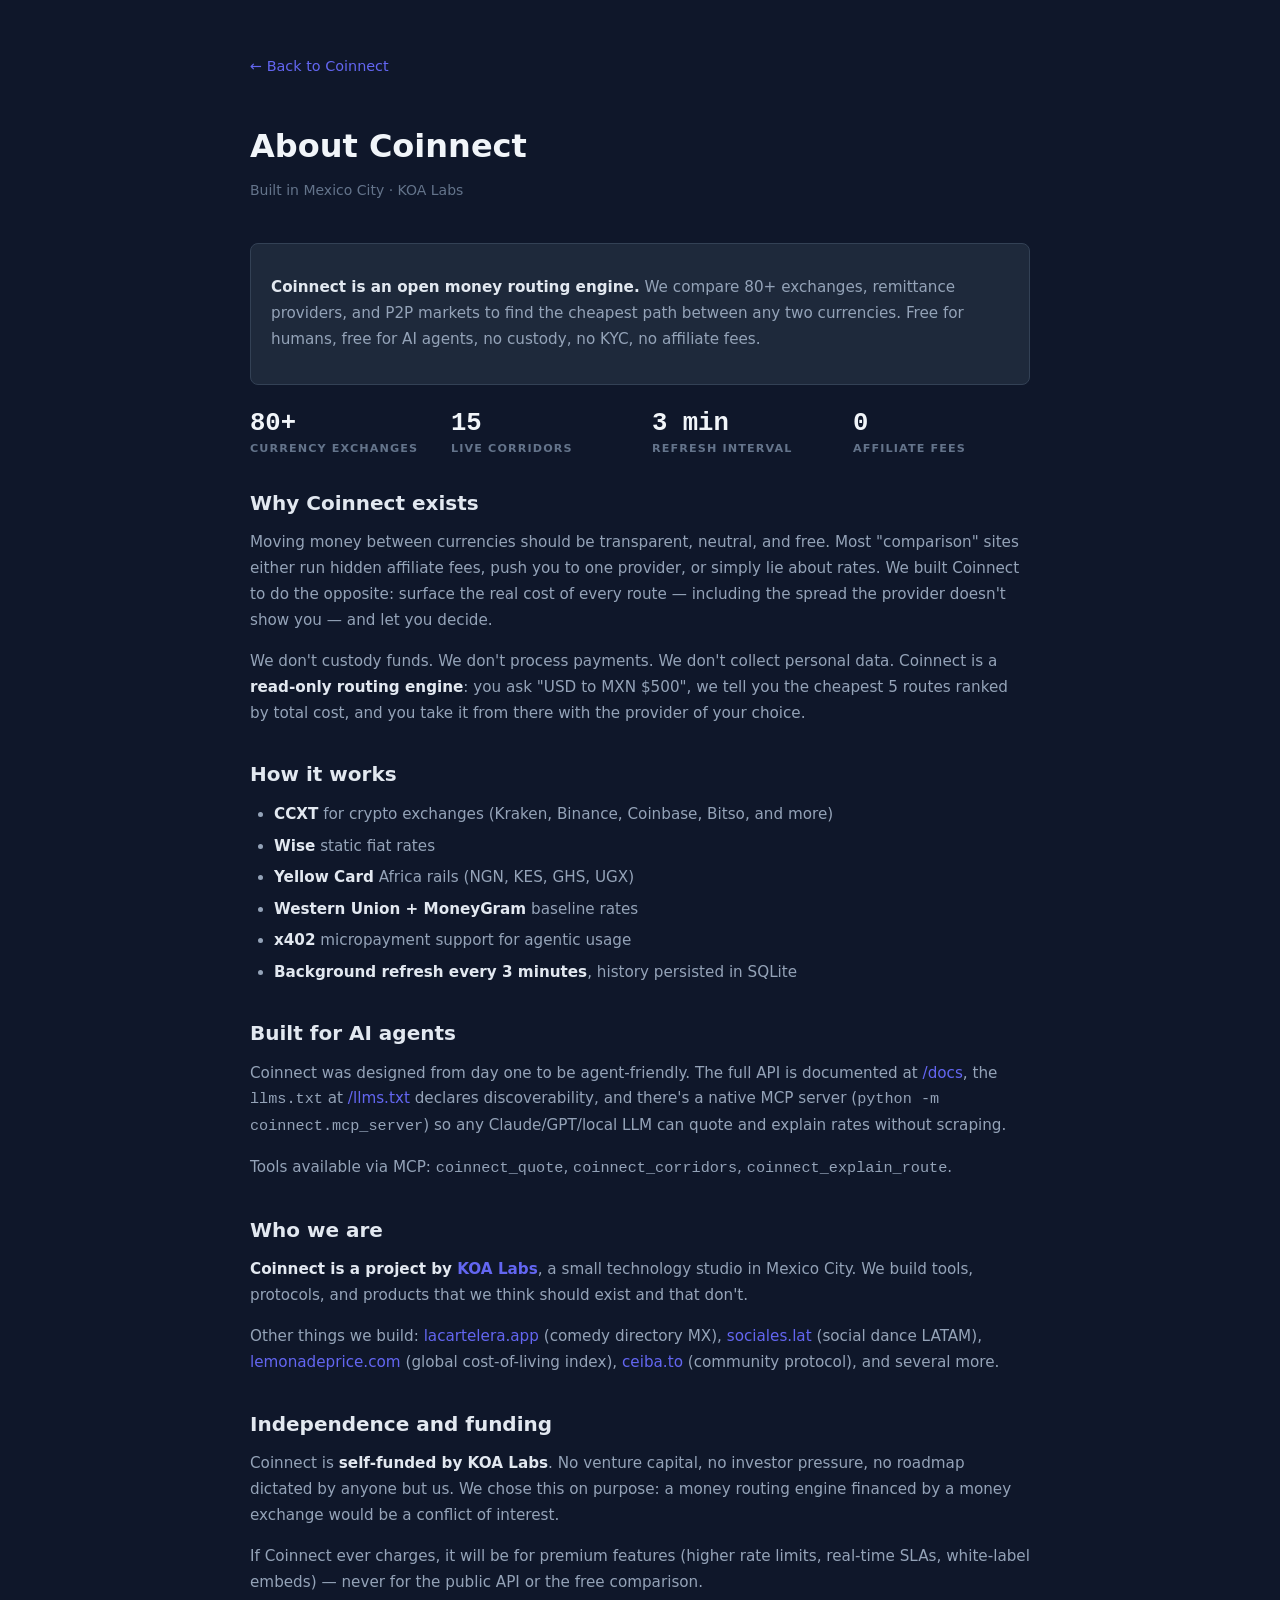
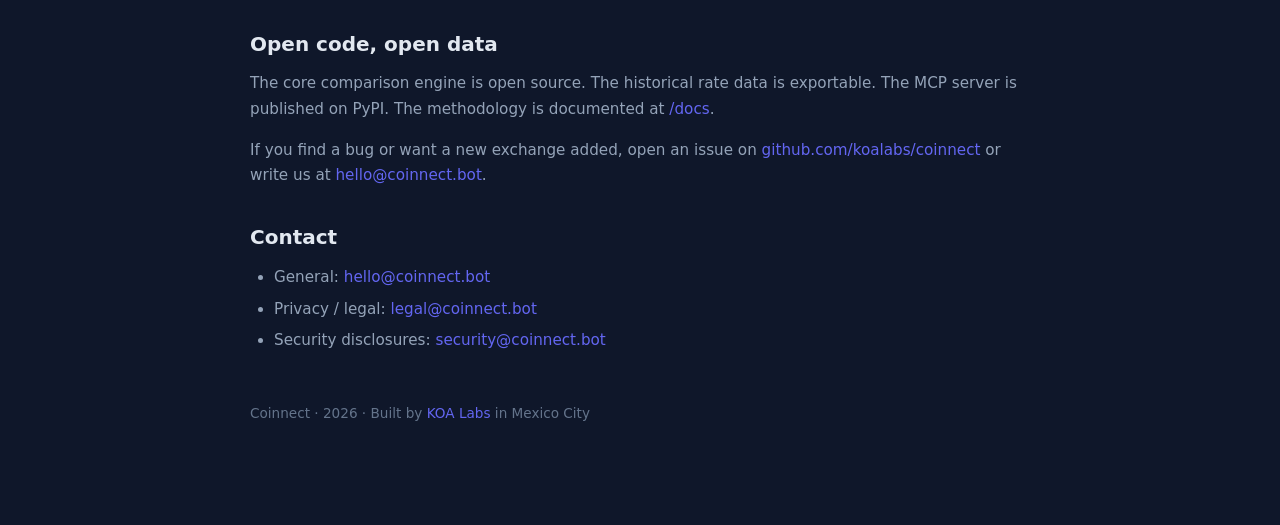
==== src/coinnect/static/about.html @ 56c9ccca "about.html: nueva página /about (fix HTTP 500 reportado por audit) Bug: https://coinnect.bot/about d" ====
<!DOCTYPE html>
<html lang="en" class="dark">
<head>
  <meta charset="UTF-8">
  <meta name="viewport" content="width=device-width, initial-scale=1.0">
  <title>About — Coinnect</title>
  <meta name="description" content="Coinnect is an open money routing engine. Built by KOA Labs from Mexico City. No custody, no KYC, no affiliate fees. Free for humans and AI agents.">
  <link rel="canonical" href="https://coinnect.bot/about">
  <meta name="theme-color" content="#0F172A">
  <meta property="og:title" content="About Coinnect">
  <meta property="og:description" content="Open money routing. Built in Mexico City. Free, neutral, no custody.">
  <meta property="og:image" content="https://coinnect.bot/static/og-image.png">
  <meta property="og:url" content="https://coinnect.bot/about">
  <meta property="og:type" content="website">
  <meta name="twitter:card" content="summary_large_image">
  <link rel="icon" type="image/svg+xml" href="/static/logo.svg">
  <link rel="stylesheet" href="/static/tailwind.css">
  <style>
    body { background: #0F172A; color: #f1f5f9; font-family: system-ui, -apple-system, sans-serif; }
    .legal { max-width: 780px; margin: 0 auto; padding: 3rem 1.25rem 5rem; }
    .legal h1 { font-size: 2rem; font-weight: 700; margin-bottom: 0.25rem; color: #f1f5f9; }
    .legal .updated { color: #64748b; font-size: 0.875rem; margin-bottom: 2.5rem; }
    .legal h2 { font-size: 1.25rem; font-weight: 600; margin: 2.25rem 0 0.75rem; color: #e2e8f0; }
    .legal p, .legal li { font-size: 0.95rem; line-height: 1.7; color: #94a3b8; }
    .legal ul, .legal ol { padding-left: 1.5rem; margin-bottom: 1rem; }
    .legal li { margin-bottom: 0.35rem; }
    .legal a { color: #6366f1; text-decoration: none; }
    .legal a:hover { text-decoration: underline; }
    .legal strong { color: #e2e8f0; }
    .legal .highlight { background: #1e293b; border: 1px solid #334155; border-radius: 8px; padding: 1rem 1.25rem; margin: 1.25rem 0; }
    .legal .nav-back { display: inline-block; margin-bottom: 2rem; color: #6366f1; font-size: 0.9rem; }
    .legal .stat-row { display: flex; flex-wrap: wrap; gap: 24px; margin: 1.5rem 0; }
    .legal .stat-row .stat { flex: 1; min-width: 150px; }
    .legal .stat .num { font-family: 'JetBrains Mono', 'IBM Plex Mono', monospace; font-size: 1.6rem; font-weight: 700; color: #f1f5f9; font-variant-numeric: tabular-nums; }
    .legal .stat .lbl { font-size: 0.7rem; text-transform: uppercase; letter-spacing: 0.1em; color: #64748b; margin-top: 4px; font-weight: 600; }
    @media (max-width: 600px) { .legal h1 { font-size: 1.5rem; } }
  </style>
</head>
<body>
<div class="legal">
  <a href="/" class="nav-back">&larr; Back to Coinnect</a>
  <h1>About Coinnect</h1>
  <p class="updated">Built in Mexico City &middot; KOA Labs</p>

  <div class="highlight">
    <p><strong>Coinnect is an open money routing engine.</strong> We compare 80+ exchanges, remittance providers, and P2P markets to find the cheapest path between any two currencies. Free for humans, free for AI agents, no custody, no KYC, no affiliate fees.</p>
  </div>

  <div class="stat-row">
    <div class="stat"><div class="num">80+</div><div class="lbl">Currency exchanges</div></div>
    <div class="stat"><div class="num">15</div><div class="lbl">Live corridors</div></div>
    <div class="stat"><div class="num">3 min</div><div class="lbl">Refresh interval</div></div>
    <div class="stat"><div class="num">0</div><div class="lbl">Affiliate fees</div></div>
  </div>

  <h2>Why Coinnect exists</h2>
  <p>Moving money between currencies should be transparent, neutral, and free. Most "comparison" sites either run hidden affiliate fees, push you to one provider, or simply lie about rates. We built Coinnect to do the opposite: surface the real cost of every route — including the spread the provider doesn't show you — and let you decide.</p>
  <p>We don't custody funds. We don't process payments. We don't collect personal data. Coinnect is a <strong>read-only routing engine</strong>: you ask "USD to MXN $500", we tell you the cheapest 5 routes ranked by total cost, and you take it from there with the provider of your choice.</p>

  <h2>How it works</h2>
  <ul>
    <li><strong>CCXT</strong> for crypto exchanges (Kraken, Binance, Coinbase, Bitso, and more)</li>
    <li><strong>Wise</strong> static fiat rates</li>
    <li><strong>Yellow Card</strong> Africa rails (NGN, KES, GHS, UGX)</li>
    <li><strong>Western Union + MoneyGram</strong> baseline rates</li>
    <li><strong>x402</strong> micropayment support for agentic usage</li>
    <li><strong>Background refresh every 3 minutes</strong>, history persisted in SQLite</li>
  </ul>

  <h2>Built for AI agents</h2>
  <p>Coinnect was designed from day one to be agent-friendly. The full API is documented at <a href="/docs">/docs</a>, the <code>llms.txt</code> at <a href="/llms.txt">/llms.txt</a> declares discoverability, and there's a native MCP server (<code>python -m coinnect.mcp_server</code>) so any Claude/GPT/local LLM can quote and explain rates without scraping.</p>
  <p>Tools available via MCP: <code>coinnect_quote</code>, <code>coinnect_corridors</code>, <code>coinnect_explain_route</code>.</p>

  <h2>Who we are</h2>
  <p><strong>Coinnect is a project by <a href="https://koalabs.ai">KOA Labs</a></strong>, a small technology studio in Mexico City. We build tools, protocols, and products that we think should exist and that don't.</p>
  <p>Other things we build: <a href="https://lacartelera.app">lacartelera.app</a> (comedy directory MX), <a href="https://sociales.lat">sociales.lat</a> (social dance LATAM), <a href="https://lemonadeprice.com">lemonadeprice.com</a> (global cost-of-living index), <a href="https://ceiba.to">ceiba.to</a> (community protocol), and several more.</p>

  <h2>Independence and funding</h2>
  <p>Coinnect is <strong>self-funded by KOA Labs</strong>. No venture capital, no investor pressure, no roadmap dictated by anyone but us. We chose this on purpose: a money routing engine financed by a money exchange would be a conflict of interest.</p>
  <p>If Coinnect ever charges, it will be for premium features (higher rate limits, real-time SLAs, white-label embeds) — never for the public API or the free comparison.</p>

  <h2>Open code, open data</h2>
  <p>The core comparison engine is open source. The historical rate data is exportable. The MCP server is published on PyPI. The methodology is documented at <a href="/docs">/docs</a>.</p>
  <p>If you find a bug or want a new exchange added, open an issue on <a href="https://github.com/koalabs/coinnect">github.com/koalabs/coinnect</a> or write us at <a href="mailto:hello@coinnect.bot">hello@coinnect.bot</a>.</p>

  <h2>Contact</h2>
  <ul>
    <li>General: <a href="mailto:hello@coinnect.bot">hello@coinnect.bot</a></li>
    <li>Privacy / legal: <a href="mailto:legal@coinnect.bot">legal@coinnect.bot</a></li>
    <li>Security disclosures: <a href="mailto:security@coinnect.bot">security@coinnect.bot</a></li>
  </ul>

  <p style="margin-top:3rem;color:#64748b;font-size:0.85rem;">Coinnect &middot; 2026 &middot; Built by <a href="https://koalabs.ai">KOA Labs</a> in Mexico City</p>
</div>
</body>
</html>
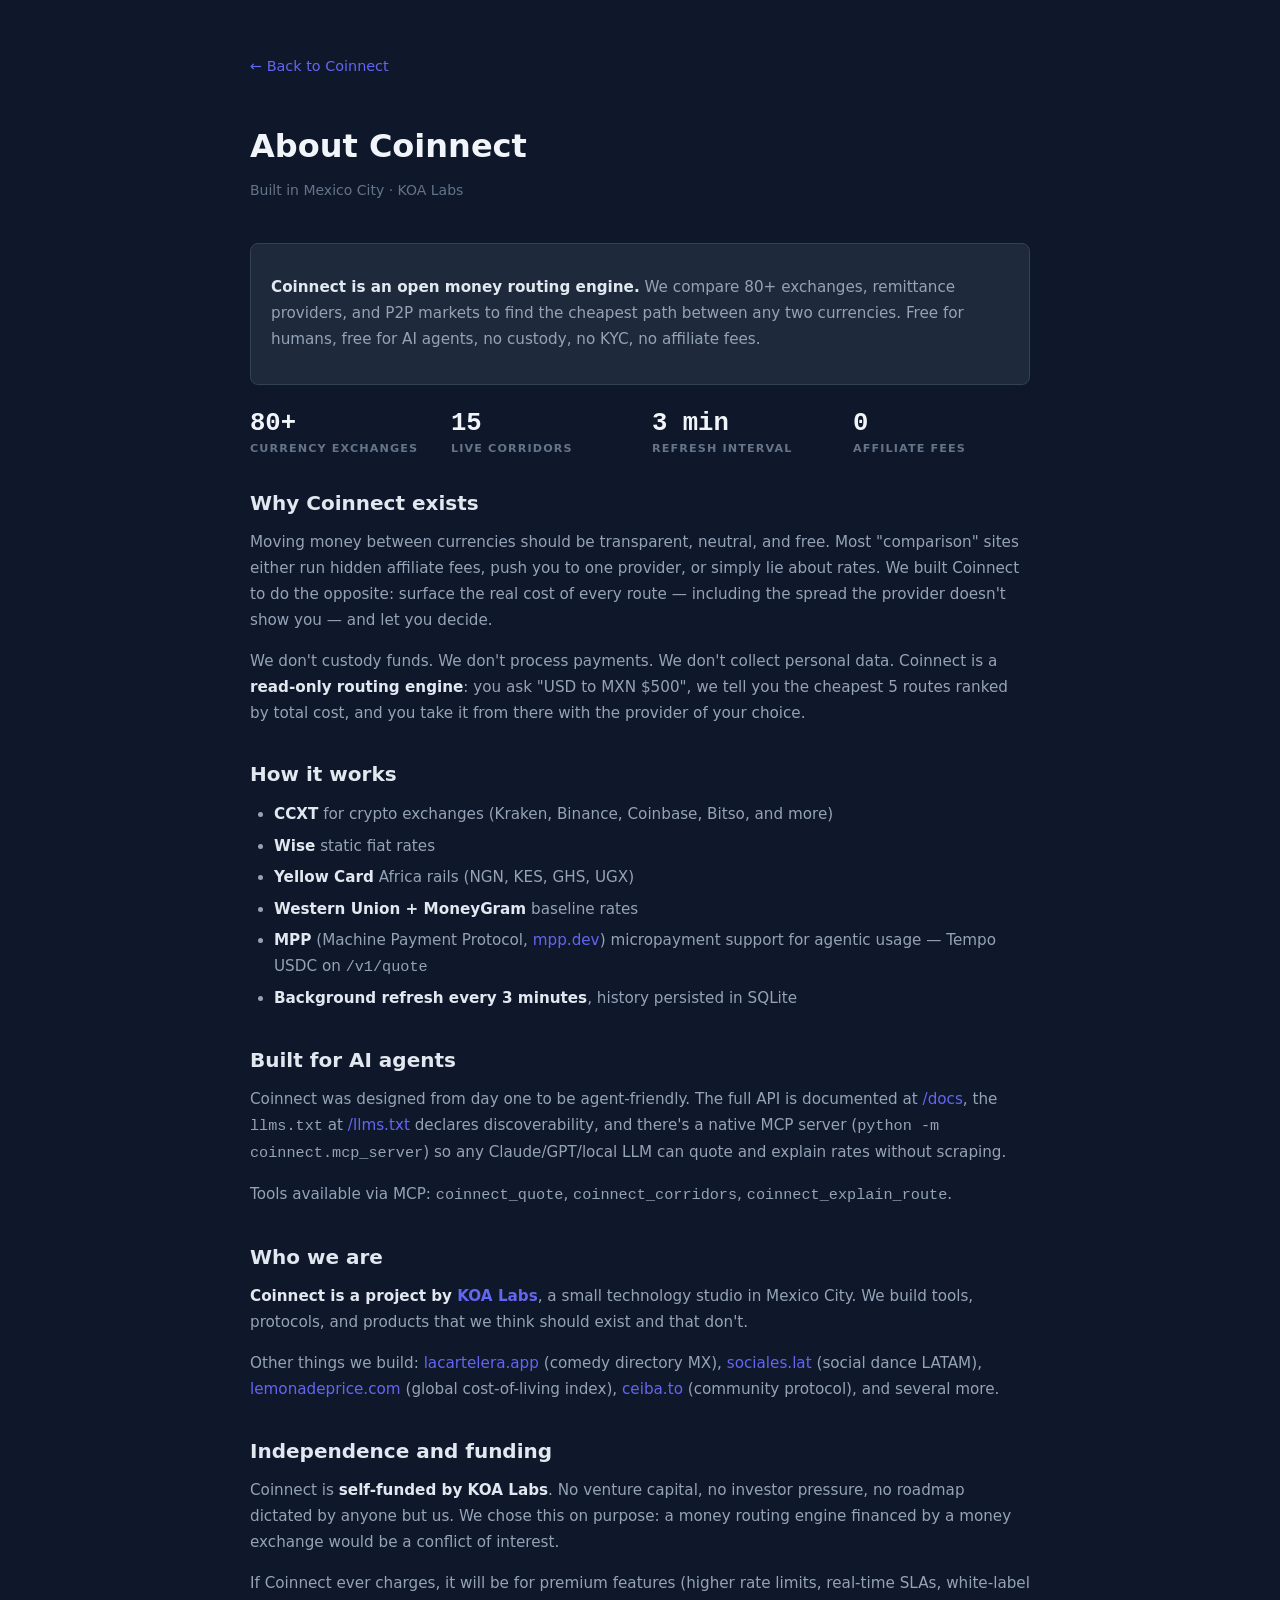
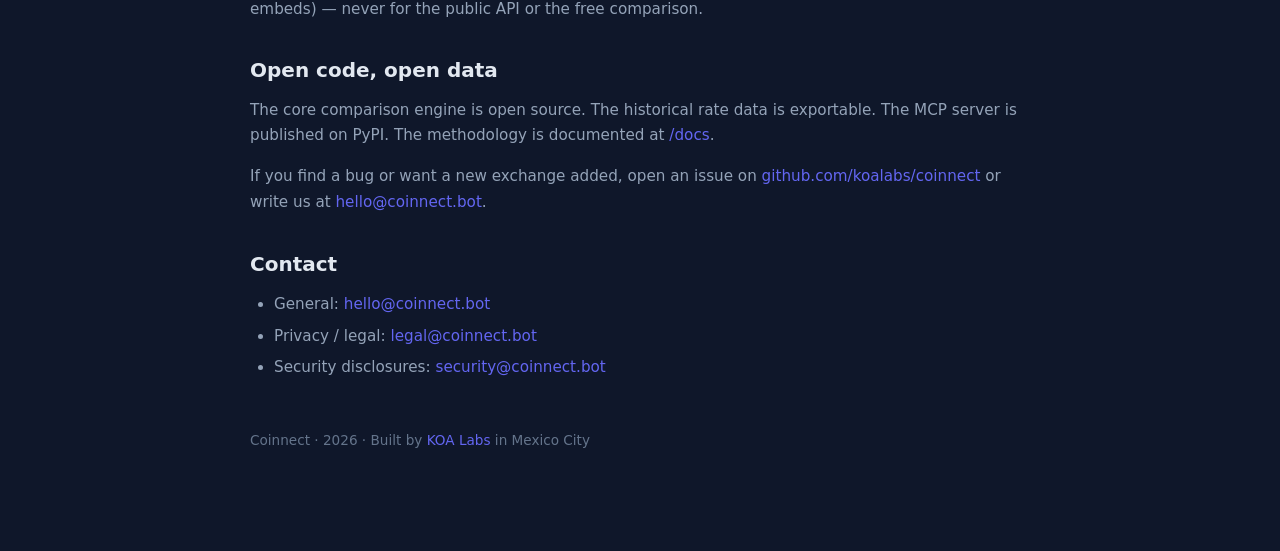
==== commit 6ce17541: "quote retries 2→3 + sw/manifest/privacy/twa + mpp middleware - index.html: /v1/quote retries 2→3 con" ====
--- a/src/coinnect/static/about.html
+++ b/src/coinnect/static/about.html
@@ -63,7 +63,7 @@
     <li><strong>Wise</strong> static fiat rates</li>
     <li><strong>Yellow Card</strong> Africa rails (NGN, KES, GHS, UGX)</li>
     <li><strong>Western Union + MoneyGram</strong> baseline rates</li>
-    <li><strong>x402</strong> micropayment support for agentic usage</li>
+    <li><strong>MPP</strong> (Machine Payment Protocol, <a href="https://mpp.dev">mpp.dev</a>) micropayment support for agentic usage — Tempo USDC on <code>/v1/quote</code></li>
     <li><strong>Background refresh every 3 minutes</strong>, history persisted in SQLite</li>
   </ul>
 
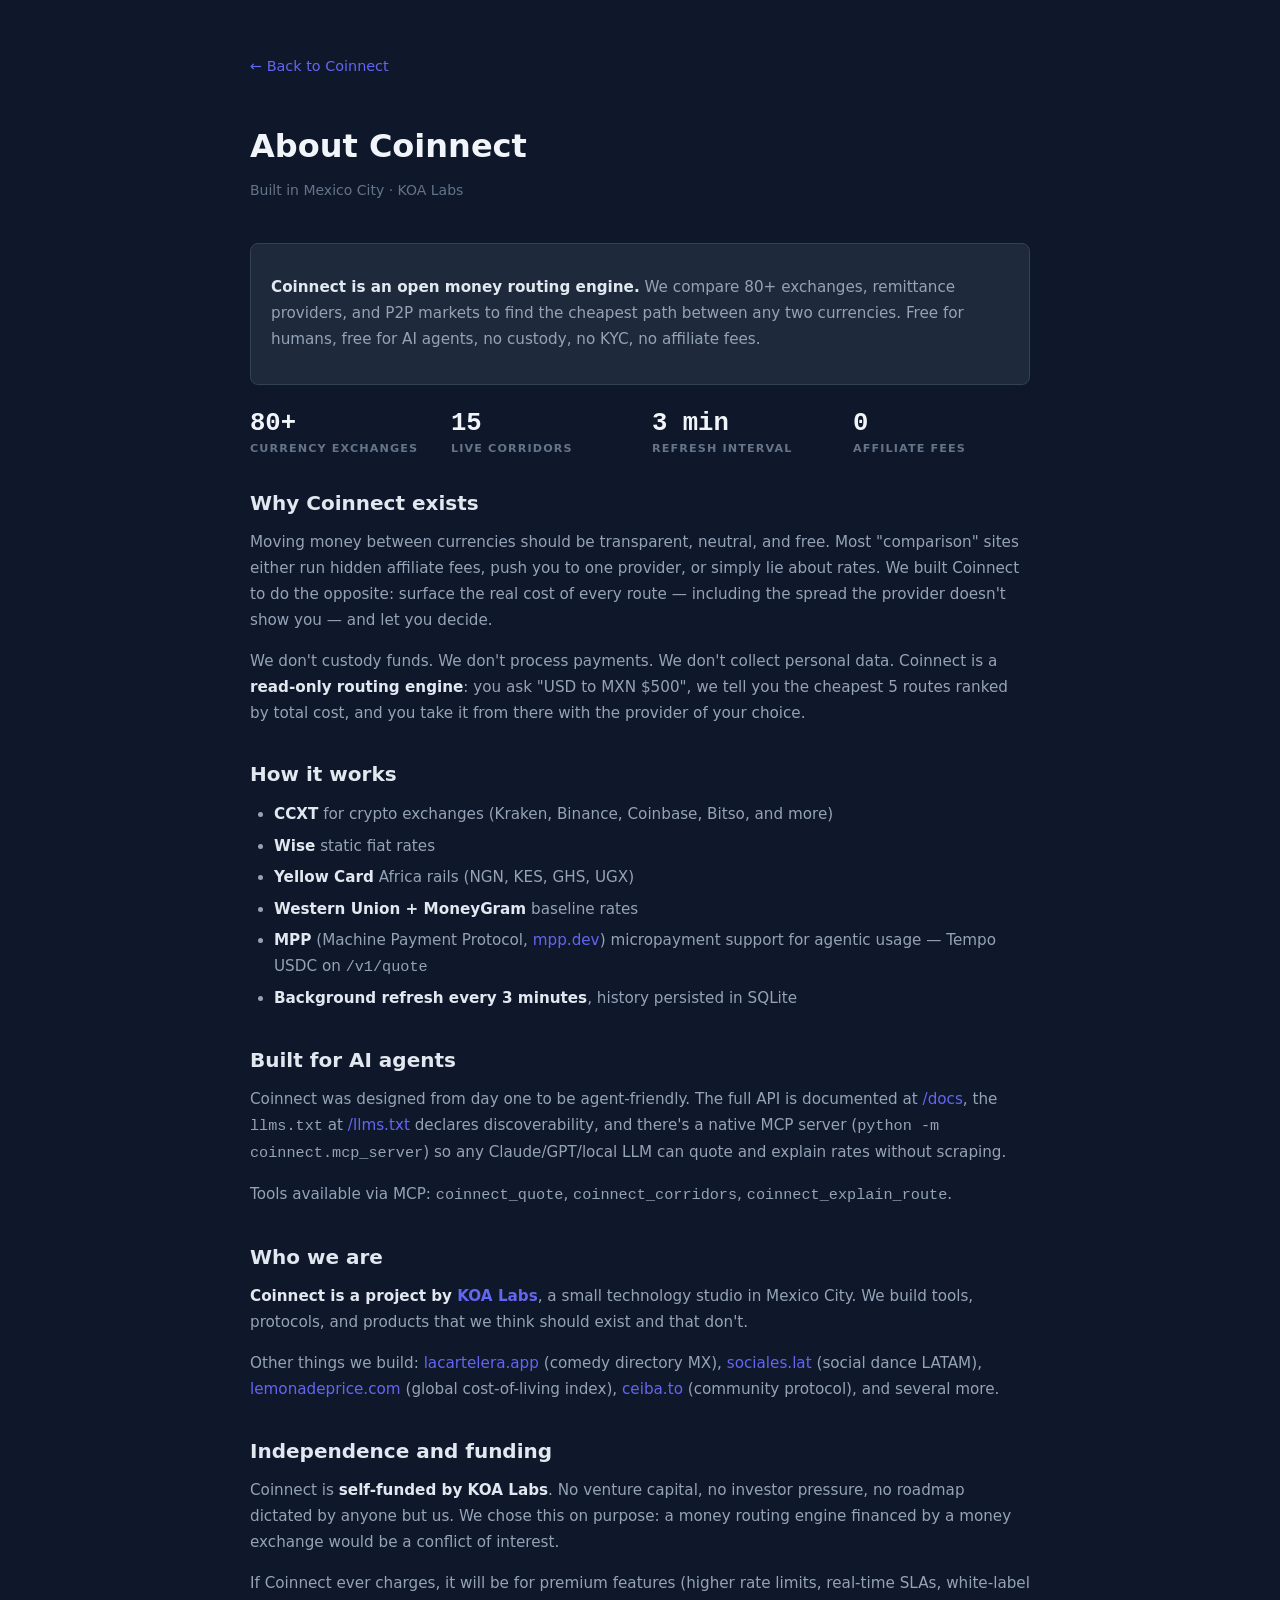
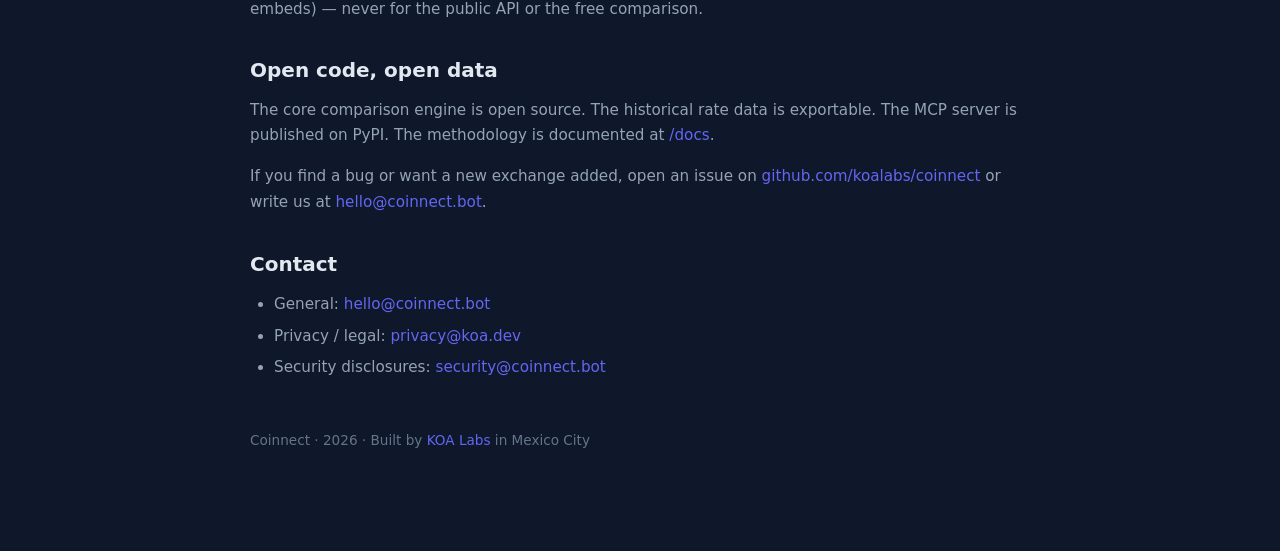
==== commit 6a951929: "privacy: contact is privacy@koa.dev" ====
--- a/src/coinnect/static/about.html
+++ b/src/coinnect/static/about.html
@@ -86,7 +86,7 @@
   <h2>Contact</h2>
   <ul>
     <li>General: <a href="mailto:hello@coinnect.bot">hello@coinnect.bot</a></li>
-    <li>Privacy / legal: <a href="mailto:legal@coinnect.bot">legal@coinnect.bot</a></li>
+    <li>Privacy / legal: <a href="mailto:privacy@koa.dev">privacy@koa.dev</a></li>
     <li>Security disclosures: <a href="mailto:security@coinnect.bot">security@coinnect.bot</a></li>
   </ul>
 
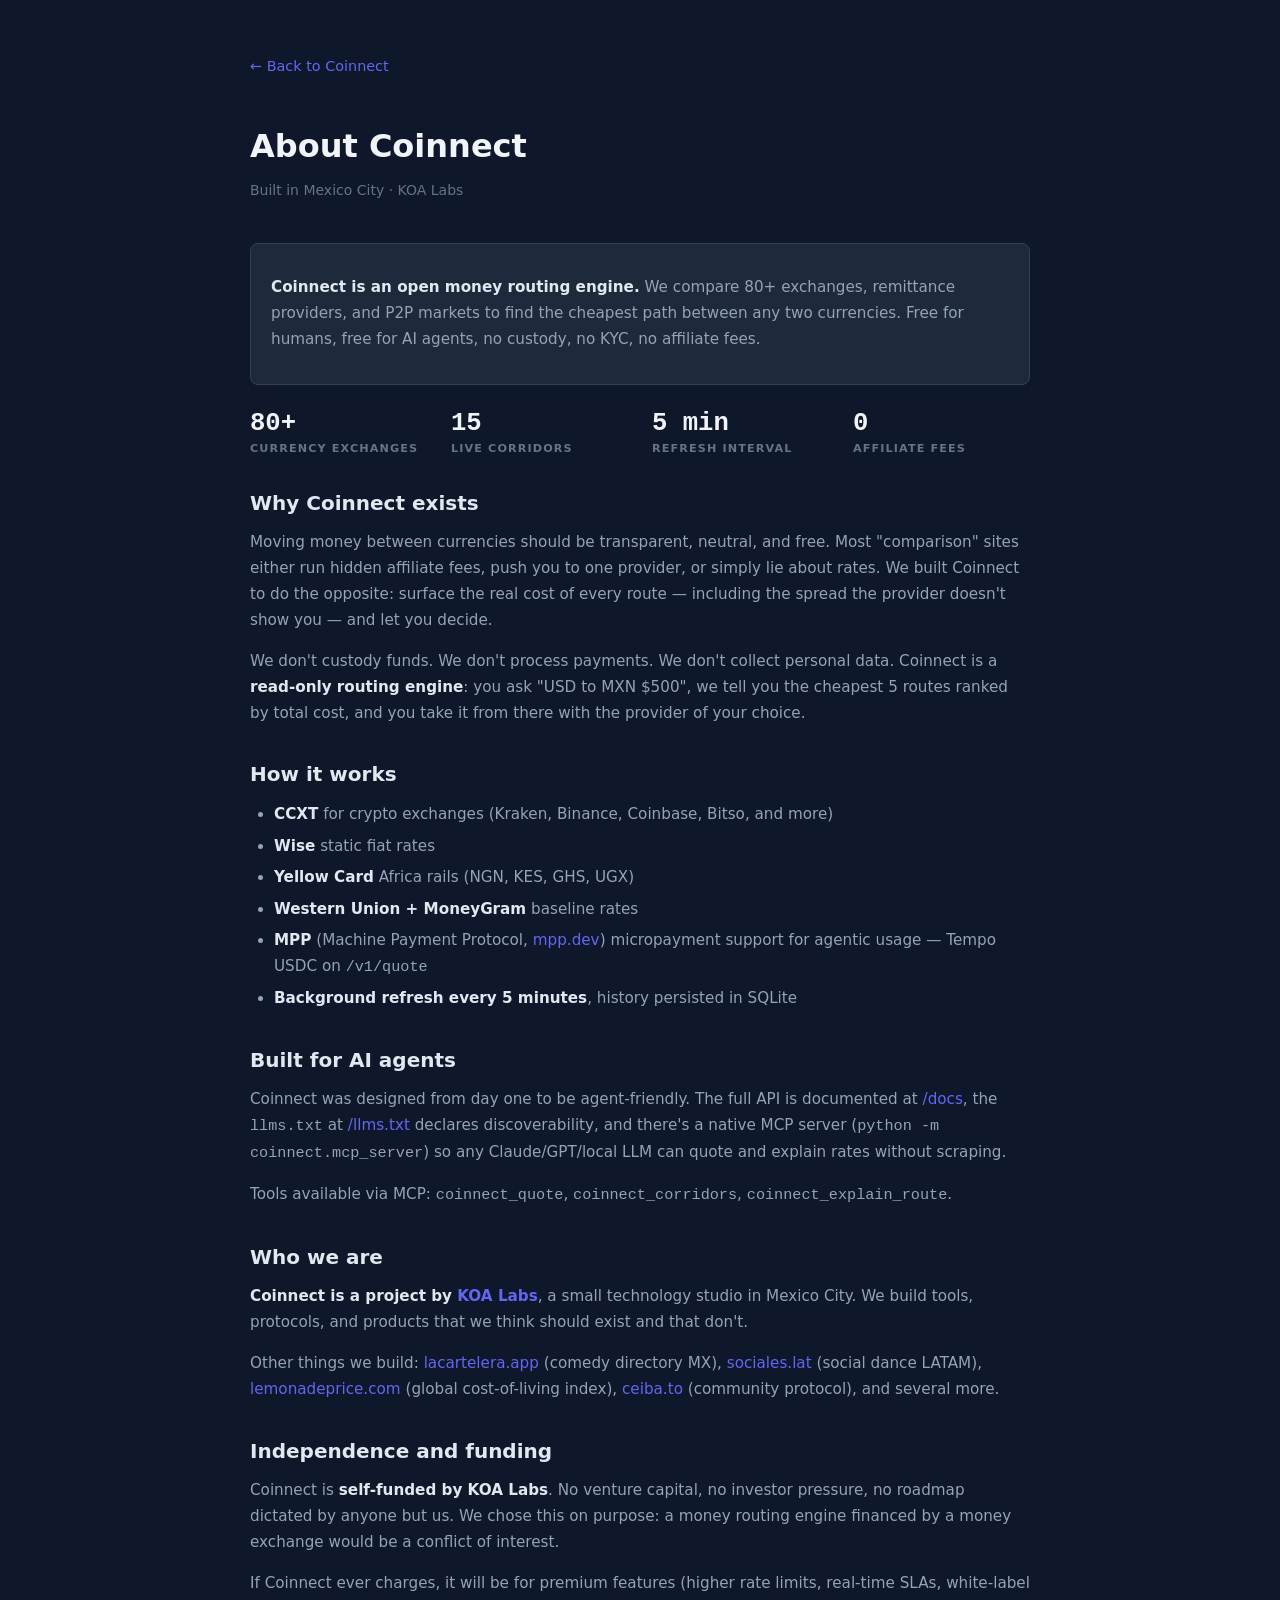
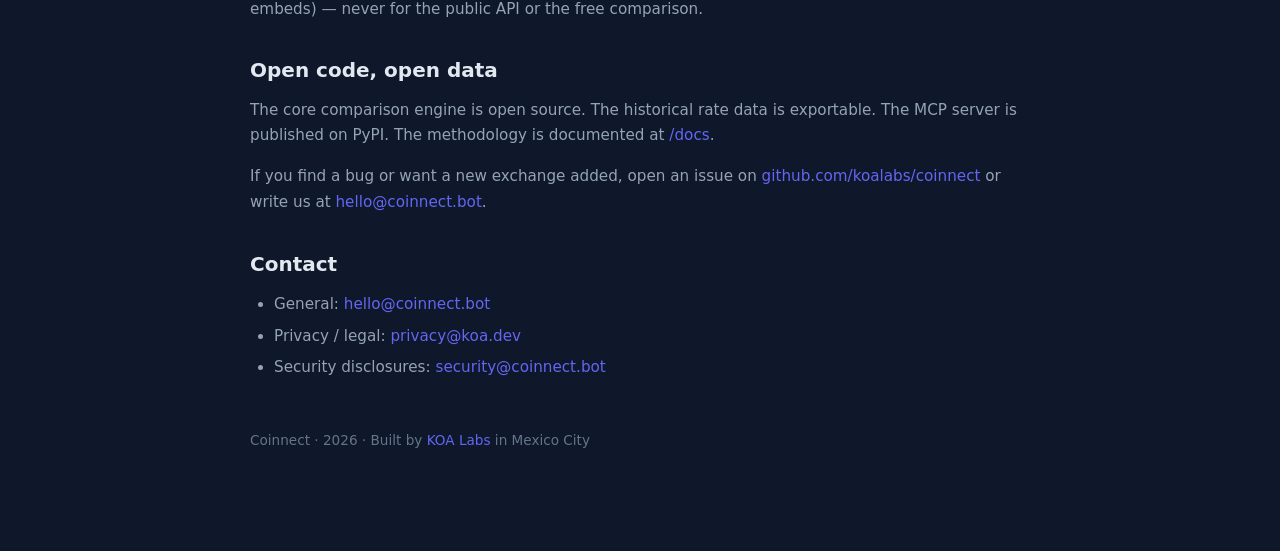
==== commit 8e7e1015: "copy: rates refresh every 5 minutes (static pages, 14 languages) (#13)" ====
--- a/src/coinnect/static/about.html
+++ b/src/coinnect/static/about.html
@@ -49,7 +49,7 @@
   <div class="stat-row">
     <div class="stat"><div class="num">80+</div><div class="lbl">Currency exchanges</div></div>
     <div class="stat"><div class="num">15</div><div class="lbl">Live corridors</div></div>
-    <div class="stat"><div class="num">3 min</div><div class="lbl">Refresh interval</div></div>
+    <div class="stat"><div class="num">5 min</div><div class="lbl">Refresh interval</div></div>
     <div class="stat"><div class="num">0</div><div class="lbl">Affiliate fees</div></div>
   </div>
 
@@ -64,7 +64,7 @@
     <li><strong>Yellow Card</strong> Africa rails (NGN, KES, GHS, UGX)</li>
     <li><strong>Western Union + MoneyGram</strong> baseline rates</li>
     <li><strong>MPP</strong> (Machine Payment Protocol, <a href="https://mpp.dev">mpp.dev</a>) micropayment support for agentic usage — Tempo USDC on <code>/v1/quote</code></li>
-    <li><strong>Background refresh every 3 minutes</strong>, history persisted in SQLite</li>
+    <li><strong>Background refresh every 5 minutes</strong>, history persisted in SQLite</li>
   </ul>
 
   <h2>Built for AI agents</h2>
